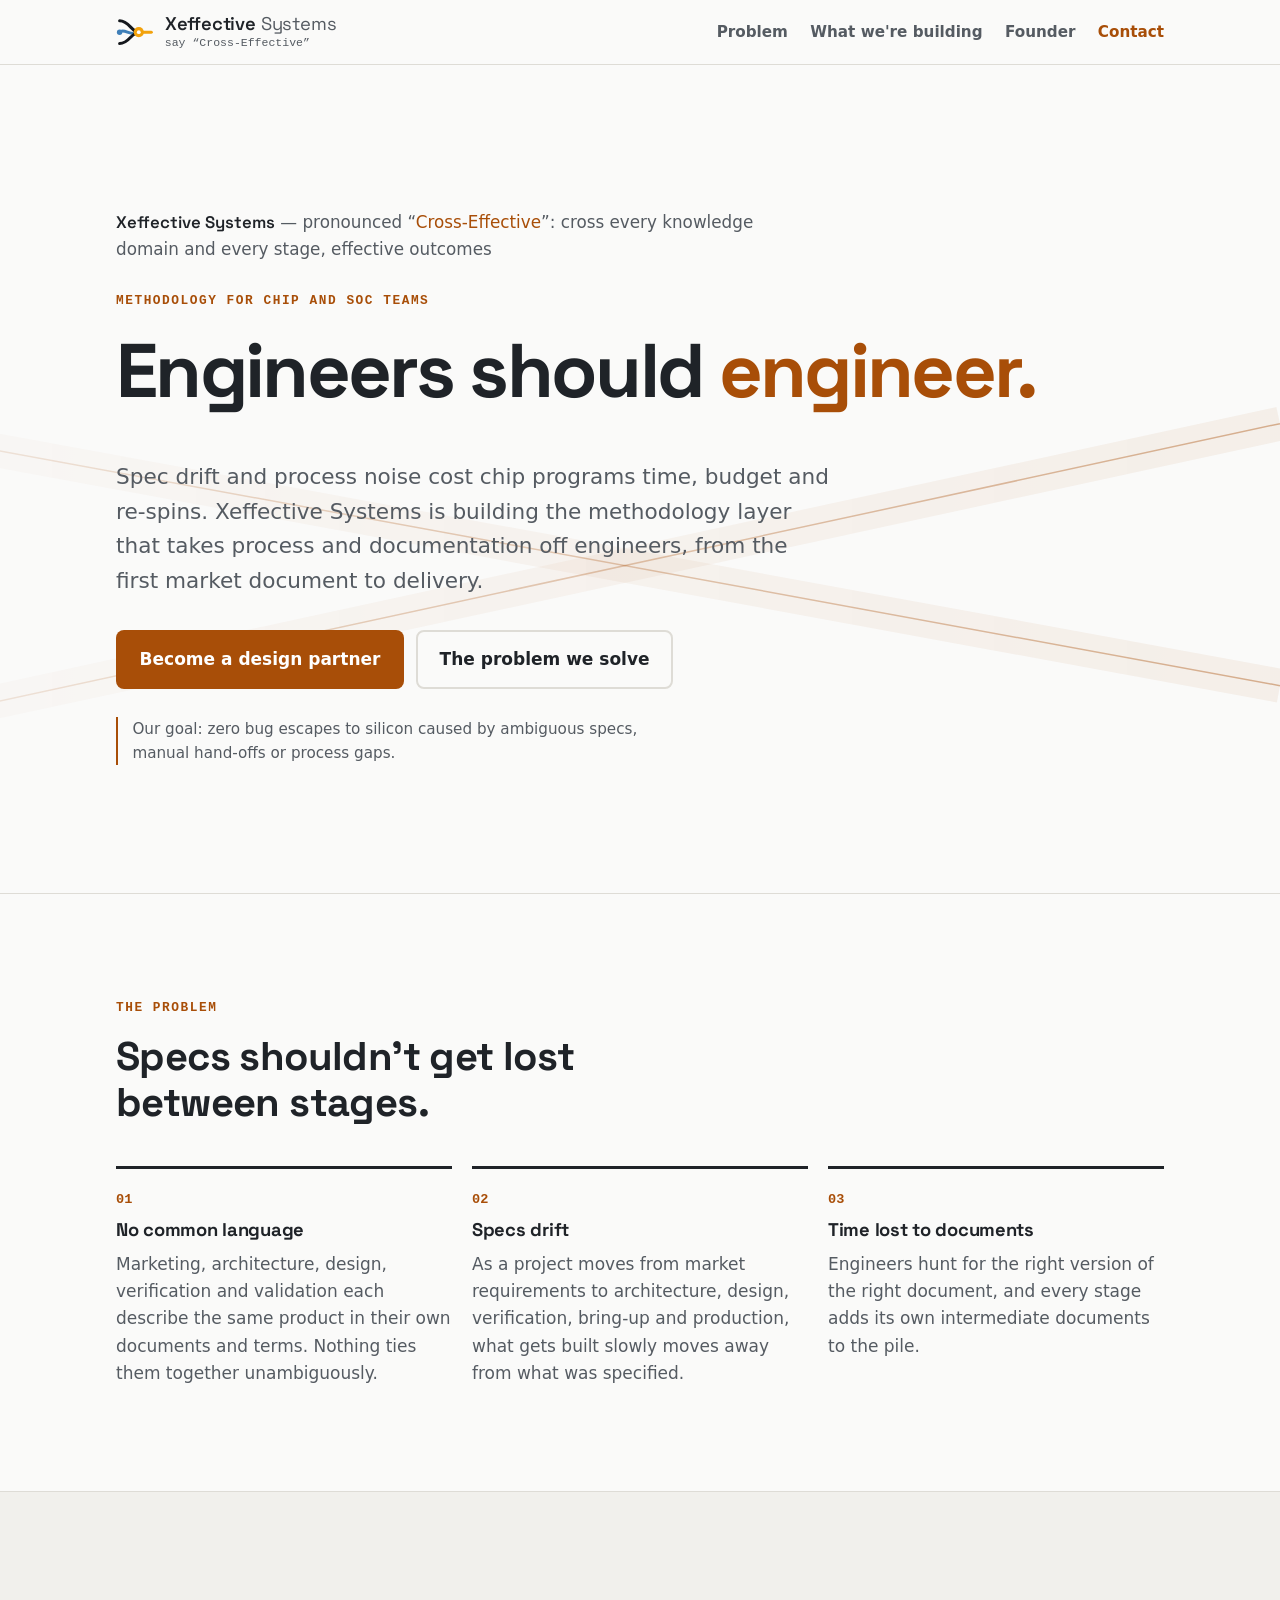
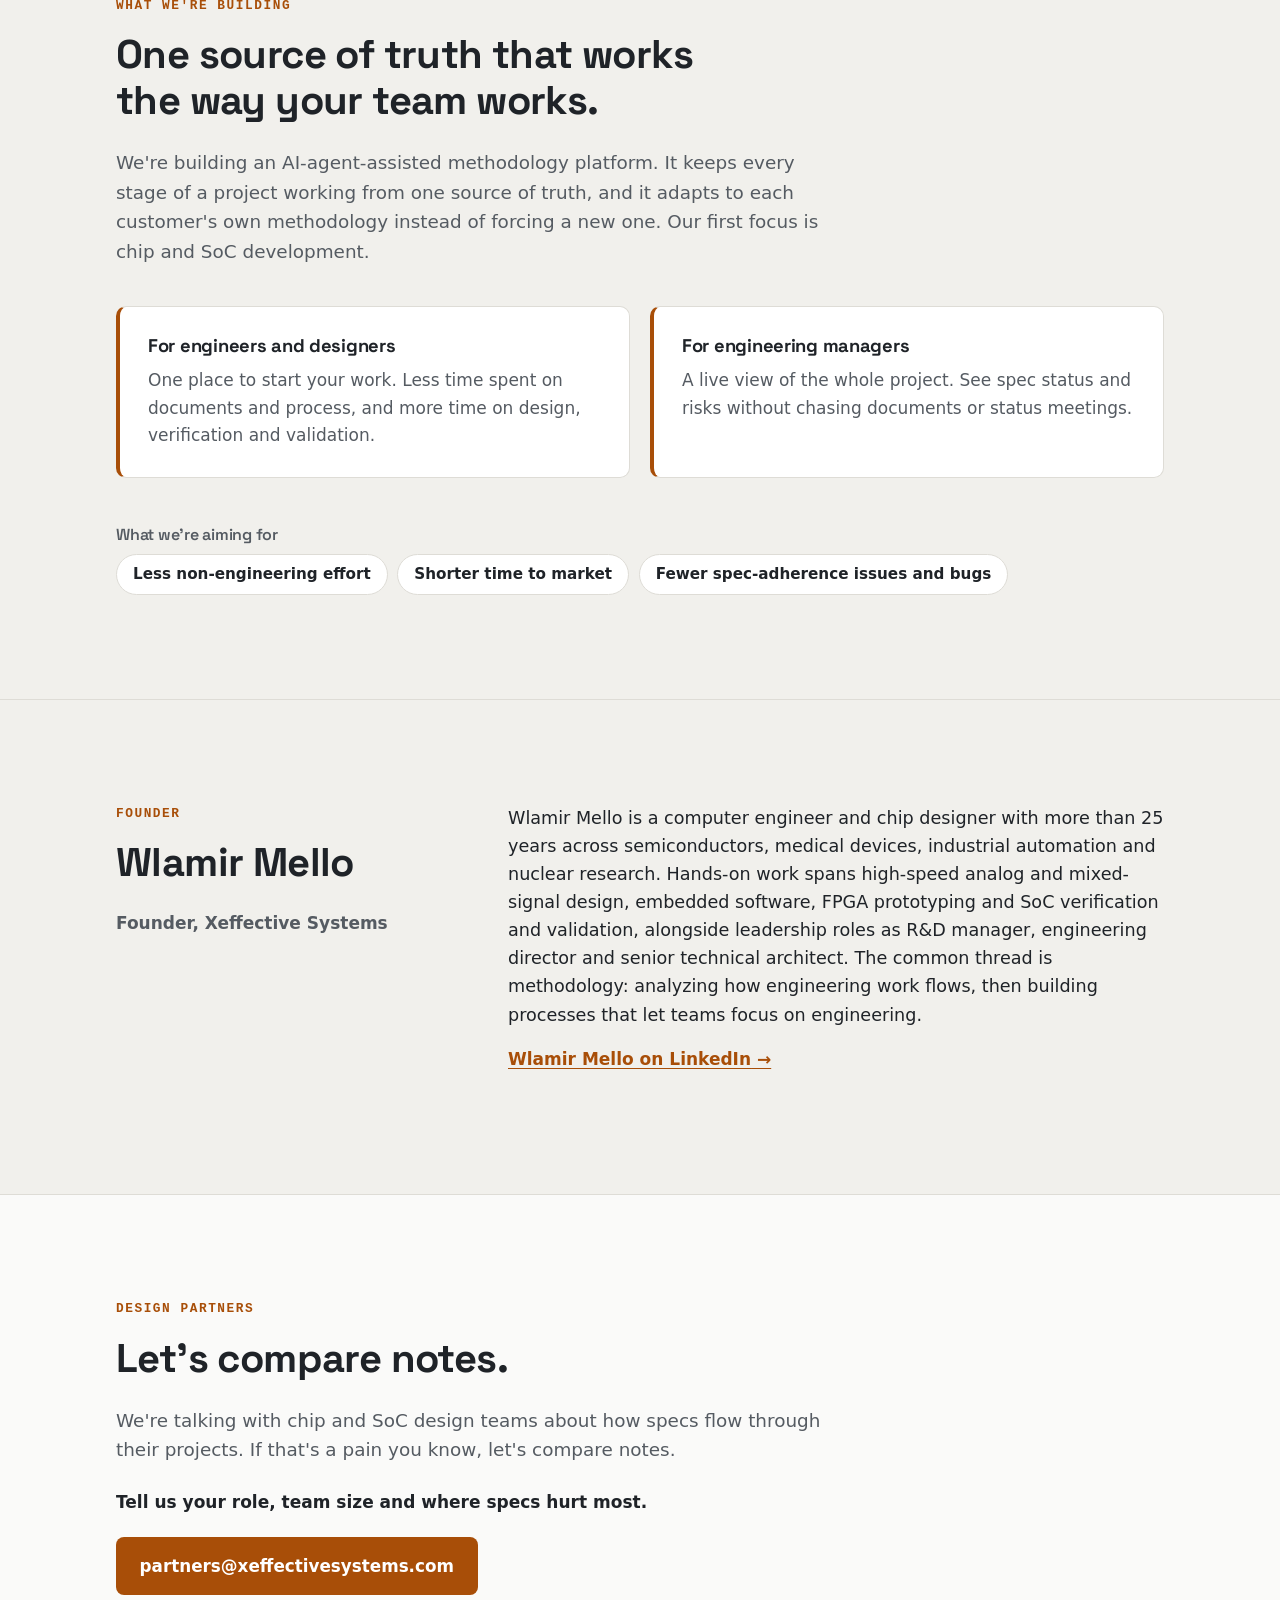
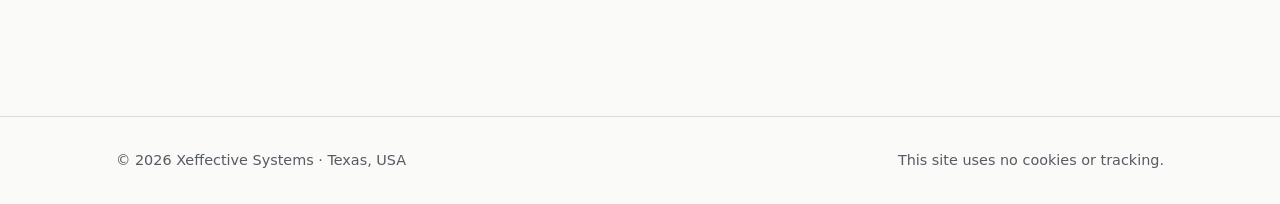
==== index.html @ 994b0cc5 "Launch xeffectivesystems.com Co-Authored-By: Claude Opus 5.5 <noreply@anthropic.com>" ====
<!doctype html>
<html lang="en">
<head>
  <meta charset="utf-8">
  <meta name="viewport" content="width=device-width, initial-scale=1">
  <title>Xeffective Systems | Engineers should engineer</title>
  <meta name="description" content="Xeffective Systems is building an AI-agent-assisted methodology platform that keeps chip and SoC teams working from one source of truth, so engineers can focus on engineering.">
  <link rel="canonical" href="https://xeffectivesystems.com/">
  <meta name="color-scheme" content="light dark">
  <meta name="theme-color" content="#FAFAF9" media="(prefers-color-scheme: light)">
  <meta name="theme-color" content="#111315" media="(prefers-color-scheme: dark)">

  <meta property="og:type" content="website">
  <meta property="og:site_name" content="Xeffective Systems">
  <meta property="og:title" content="Xeffective Systems | Engineers should engineer">
  <meta property="og:description" content="We're building an AI-agent-assisted methodology platform that takes the process and documentation work off chip and SoC teams.">
  <meta property="og:url" content="https://xeffectivesystems.com/">
  <meta property="og:image" content="https://xeffectivesystems.com/og-image.png">
  <meta property="og:image:width" content="1200">
  <meta property="og:image:height" content="630">
  <meta property="og:image:alt" content="Xeffective Systems, pronounced Cross-Effective: Engineers should engineer.">
  <meta name="twitter:card" content="summary_large_image">

  <link rel="icon" href="/favicon.ico" sizes="32x32">
  <link rel="icon" href="/favicon.svg" type="image/svg+xml">
  <link rel="icon" href="/favicon-32.png" type="image/png" sizes="32x32">
  <link rel="icon" href="/favicon-16.png" type="image/png" sizes="16x16">
  <link rel="apple-touch-icon" href="/apple-touch-icon.png">
  <link rel="preload" href="/fonts/space-grotesk-latin-600.woff2" as="font" type="font/woff2" crossorigin>
  <link rel="stylesheet" href="/styles.css">
</head>
<body id="top">
  <a class="skip" href="#main">Skip to content</a>

  <header class="site-header">
    <div class="wrap header-inner">
      <a class="brand" href="#top" aria-label="Xeffective Systems, home">
        <svg class="logo-symbol" viewBox="0 0 64 64" aria-hidden="true" focusable="false"><path class="ls-main" d="M6 13 C22 13 26 32 38 32"/><path class="ls-blue" d="M5 32 C14 24 24 40 38 32"/><circle class="ls-blue-fill" cx="6" cy="32" r="4.5"/><path class="ls-main" d="M6 51 C22 51 26 32 38 32"/><path class="ls-amber" d="M38 32 H59"/><circle class="ls-amber-fill" cx="38" cy="32" r="8.5"/><circle class="ls-core" cx="38" cy="32" r="3.2"/></svg>
        <span class="wordmark" aria-hidden="true">
          <span class="wm-name"><span class="wm-x">Xeffective</span><span class="wm-sys"> Systems</span></span>
          <span class="wm-say">say &ldquo;Cross-Effective&rdquo;</span>
        </span>
      </a>
      <nav aria-label="Main">
        <ul>
          <li><a href="#problem">Problem</a></li>
          <li><a href="#building">What we're building</a></li>
          <li><a href="#founder">Founder</a></li>
          <li><a href="#contact" class="nav-cta">Contact</a></li>
        </ul>
      </nav>
    </div>
  </header>

  <main id="main">
    <!-- 1. Hero -->
    <section class="hero" aria-labelledby="hero-title">
      <svg class="hero-motif" viewBox="0 0 1200 600" preserveAspectRatio="xMaxYMid slice" aria-hidden="true" focusable="false">
        <defs>
          <linearGradient id="fade" gradientUnits="userSpaceOnUse" x1="0" y1="0" x2="1200" y2="0">
            <stop offset="0" stop-color="currentColor" stop-opacity="0"/>
            <stop offset=".45" stop-color="currentColor" stop-opacity=".55"/>
            <stop offset="1" stop-color="currentColor" stop-opacity=".9"/>
          </linearGradient>
        </defs>
        <path class="band" d="M0 520 1200 260"/>
        <path class="band" d="M0 230 1200 450"/>
        <path class="line" d="M0 520 1200 260"/>
        <path class="line" d="M0 230 1200 450"/>
      </svg>
      <div class="wrap">
        <p class="name-intro"><span class="ni-name">Xeffective Systems</span> &mdash; pronounced &ldquo;<span class="accent">Cross-Effective</span>&rdquo;: cross every knowledge domain and every stage, effective outcomes</p>
        <p class="eyebrow">Methodology for chip and SoC teams</p>
        <h1 id="hero-title">Engineers should <span class="accent">engineer.</span></h1>
        <p class="lede">Spec drift and process noise cost chip programs time, budget and re-spins. Xeffective Systems is building the methodology layer that takes process and documentation off engineers, from the first market document to delivery.</p>
        <p class="hero-actions">
          <a class="btn btn-primary" href="#contact">Become a design partner</a>
          <a class="btn btn-ghost" href="#problem">The problem we solve</a>
        </p>
        <p class="mission">Our goal: zero bug escapes to silicon caused by ambiguous specs, manual hand-offs or process gaps.</p>
      </div>
    </section>

    <!-- 2. The problem -->
    <section id="problem" class="section" aria-labelledby="problem-title">
      <div class="wrap">
        <p class="eyebrow">The problem</p>
        <h2 id="problem-title">Specs shouldn't get lost between stages.</h2>
        <ol class="points">
          <li>
            <h3>No common language</h3>
            <p>Marketing, architecture, design, verification and validation each describe the same product in their own documents and terms. Nothing ties them together unambiguously.</p>
          </li>
          <li>
            <h3>Specs drift</h3>
            <p>As a project moves from market requirements to architecture, design, verification, bring-up and production, what gets built slowly moves away from what was specified.</p>
          </li>
          <li>
            <h3>Time lost to documents</h3>
            <p>Engineers hunt for the right version of the right document, and every stage adds its own intermediate documents to the pile.</p>
          </li>
        </ol>
      </div>
    </section>

    <!-- 3. What we're building -->
    <section id="building" class="section section-alt" aria-labelledby="building-title">
      <div class="wrap">
        <p class="eyebrow">What we're building</p>
        <h2 id="building-title">One source of truth that works the way your team works.</h2>
        <p class="section-lede">We're building an AI-agent-assisted methodology platform. It keeps every stage of a project working from one source of truth, and it adapts to each customer's own methodology instead of forcing a new one. Our first focus is chip and SoC development.</p>
        <div class="cards">
          <article class="card">
            <h3>For engineers and designers</h3>
            <p>One place to start your work. Less time spent on documents and process, and more time on design, verification and validation.</p>
          </article>
          <article class="card">
            <h3>For engineering managers</h3>
            <p>A live view of the whole project. See spec status and risks without chasing documents or status meetings.</p>
          </article>
        </div>
        <h3 class="outcomes-title">What we're aiming for</h3>
        <ul class="outcomes">
          <li>Less non-engineering effort</li>
          <li>Shorter time to market</li>
          <li>Fewer spec-adherence issues and bugs</li>
        </ul>
      </div>
    </section>

    <!-- 5. Founder -->
    <section id="founder" class="section section-alt" aria-labelledby="founder-title">
      <div class="wrap founder">
        <div>
          <p class="eyebrow">Founder</p>
          <h2 id="founder-title">Wlamir Mello</h2>
          <p class="role">Founder, Xeffective Systems</p>
        </div>
        <div class="bio">
          <p>Wlamir Mello is a computer engineer and chip designer with more than 25 years across semiconductors, medical devices, industrial automation and nuclear research. Hands-on work spans high-speed analog and mixed-signal design, embedded software, FPGA prototyping and SoC verification and validation, alongside leadership roles as R&amp;D manager, engineering director and senior technical architect. The common thread is methodology: analyzing how engineering work flows, then building processes that let teams focus on engineering.</p>
          <p><a class="link-arrow" href="https://www.linkedin.com/in/wlamirmello" rel="noopener">Wlamir Mello on LinkedIn</a></p>
        </div>
      </div>
    </section>

    <!-- 6. Design partners / contact -->
    <section id="contact" class="section contact" aria-labelledby="contact-title">
      <div class="wrap">
        <p class="eyebrow">Design partners</p>
        <h2 id="contact-title">Let's compare notes.</h2>
        <p class="section-lede">We're talking with chip and SoC design teams about how specs flow through their projects. If that's a pain you know, let's compare notes.</p>
        <p class="contact-hint">Tell us your role, team size and where specs hurt most.</p>
        <p><a class="btn btn-primary" href="mailto:partners@xeffectivesystems.com">partners@xeffectivesystems.com</a></p>
      </div>
    </section>

  </main>

  <footer class="site-footer">
    <div class="wrap footer-inner">
      <p>&copy; 2026 Xeffective Systems &middot; Texas, USA</p>
      <p>This site uses no cookies or tracking.</p>
    </div>
  </footer>
</body>
</html>
---- styles.css ----
/* Xeffective Systems — graphite + amber. Colours are tokens; edit here only. */

/* Space Grotesk, self-hosted (SIL OFL 1.1, see /fonts/OFL.txt). Latin subset. */
@font-face { font-family: "Space Grotesk"; font-style: normal; font-weight: 400; font-display: swap; src: url("/fonts/space-grotesk-latin-400.woff2") format("woff2"); }
@font-face { font-family: "Space Grotesk"; font-style: normal; font-weight: 600; font-display: swap; src: url("/fonts/space-grotesk-latin-600.woff2") format("woff2"); }
@font-face { font-family: "Space Grotesk"; font-style: normal; font-weight: 700; font-display: swap; src: url("/fonts/space-grotesk-latin-700.woff2") format("woff2"); }

:root {
  --bg: #FAFAF9;
  --bg-alt: #F1F0EC;
  --surface: #FFFFFF;
  --text: #1F2328;
  --muted: #555B62;
  --border: #DEDCD6;
  --accent: #A84E08;        /* 5.3:1 on --bg, 4.9:1 on --bg-alt, 5.6:1 white-on (AA) */
  --accent-hover: #92400E;
  --on-accent: #FFFFFF;
  /* Logo symbol, "on light" version */
  --logo-main: #14171C;
  --logo-blue: #3F7FB8;
  --logo-amber: #F2A20C;
  --logo-core: #FFFFFF;
  --focus: #A84E08;

  --brand-font: "Space Grotesk", system-ui, sans-serif;
  --font: system-ui, -apple-system, "Segoe UI", Roboto, "Helvetica Neue", Arial, sans-serif;
  --mono: ui-monospace, "SF Mono", "Cascadia Mono", Consolas, "Liberation Mono", monospace;
  --wrap: 68rem;
  --radius: 10px;
}

@media (prefers-color-scheme: dark) {
  :root {
    --bg: #111315;
    --bg-alt: #171A1D;
    --surface: #1C2024;
    --text: #E8E6E3;
    --muted: #A7ADB4;
    --border: #2D3238;
    --accent: #F59E0B;
    --accent-hover: #FBBF24;
    --on-accent: #111315;
    /* Logo symbol, "on dark" version */
    --logo-main: #E8EAED;
    --logo-blue: #7FB3E0;
    --logo-core: #14171C;
    --focus: #FBBF24;
  }
}

*, *::before, *::after { box-sizing: border-box; }
html { scroll-behavior: smooth; -webkit-text-size-adjust: 100%; }
@media (prefers-reduced-motion: reduce) { html { scroll-behavior: auto; } }

body {
  margin: 0;
  background: var(--bg);
  color: var(--text);
  font-family: var(--font);
  font-size: 1.0625rem;
  line-height: 1.6;
}

h1, h2, h3 { font-family: var(--brand-font); line-height: 1.15; margin: 0 0 .6em; letter-spacing: -0.015em; }
h1 { font-size: clamp(2.5rem, 7vw, 4.75rem); font-weight: 700; letter-spacing: -0.035em; }
h2 { font-size: clamp(1.75rem, 3.6vw, 2.5rem); font-weight: 700; max-width: 24ch; }
h3 { font-size: 1.15rem; font-weight: 700; }
p { margin: 0 0 1em; }

a { color: var(--accent); text-underline-offset: .18em; }
a:hover { color: var(--accent-hover); }
:focus-visible { outline: 3px solid var(--focus); outline-offset: 3px; border-radius: 4px; }

.wrap { max-width: var(--wrap); margin: 0 auto; padding: 0 1.25rem; }

.skip {
  position: absolute; left: 1rem; top: -4rem; z-index: 10;
  background: var(--text); color: var(--bg); padding: .6rem 1rem; border-radius: 6px;
}
.skip:focus { top: 1rem; }

/* Header */
.site-header {
  position: sticky; top: 0; z-index: 5;
  background: var(--bg);
  background: color-mix(in srgb, var(--bg) 88%, transparent);
  backdrop-filter: saturate(1.4) blur(8px);
  border-bottom: 1px solid var(--border);
}
.header-inner { display: flex; align-items: center; justify-content: space-between; gap: 1rem; min-height: 4rem; }
.brand { display: inline-flex; align-items: center; gap: .65rem; color: var(--text); text-decoration: none; }
.brand:hover { color: var(--text); }

/* Logo symbol (inline SVG; colours switch with the theme) */
.logo-symbol { width: 2.4rem; height: 2.4rem; flex: none; }
.logo-symbol path { fill: none; stroke-width: 5; stroke-linecap: round; }
.logo-symbol .ls-main { stroke: var(--logo-main); }
.logo-symbol .ls-blue { stroke: var(--logo-blue); }
.logo-symbol .ls-blue-fill { fill: var(--logo-blue); }
.logo-symbol .ls-amber { stroke: var(--logo-amber); }
.logo-symbol .ls-amber-fill { fill: var(--logo-amber); }
.logo-symbol .ls-core { fill: var(--logo-core); }

/* Wordmark */
.wordmark { display: flex; flex-direction: column; line-height: 1.1; }
.wm-name { font-family: var(--brand-font); font-size: 1.15rem; letter-spacing: -0.01em; }
.wm-x { font-weight: 600; }
.wm-sys { font-weight: 400; color: var(--muted); }
.wm-say { font-family: var(--mono); font-size: .72rem; color: var(--muted); margin-top: .15rem; }

nav ul { display: flex; gap: 1.4rem; list-style: none; margin: 0; padding: 0; align-items: center; }
nav a { color: var(--muted); text-decoration: none; font-size: .95rem; font-weight: 550; }
nav a:hover { color: var(--text); }
nav .nav-cta { color: var(--accent); }
/* Phones: brand on the first row, all four links in a compact second row. No JS. */
@media (max-width: 760px) {
  .site-header { position: static; }
  .header-inner { flex-wrap: wrap; row-gap: 0; padding-top: .7rem; padding-bottom: .5rem; min-height: 0; }
  nav { width: 100%; }
  nav ul { flex-wrap: wrap; gap: .25rem 1.1rem; }
  nav a { display: inline-block; font-size: .875rem; padding: .45rem 0; }  /* ~36px tap height */
}

/* Sections */
.section { padding: clamp(4rem, 9vw, 6.5rem) 0; border-top: 1px solid var(--border); }
.section-alt { background: var(--bg-alt); }
.eyebrow {
  font-family: var(--mono); font-size: .8rem; font-weight: 600;
  text-transform: uppercase; letter-spacing: .12em; color: var(--accent);
  margin-bottom: 1rem;
}
.section-lede { font-size: 1.15rem; color: var(--muted); max-width: 62ch; }

/* Hero */
.hero { padding: clamp(4.5rem, 12vw, 9rem) 0 clamp(4rem, 10vw, 7rem); position: relative; overflow: hidden; }
/* Decorative "crossing" motif: two thin lines over two soft bands, crossing at a shallow angle. */
.hero-motif {
  position: absolute; inset: 0; width: 100%; height: 100%;
  color: var(--accent); pointer-events: none;
}
.hero-motif path { fill: none; stroke: url(#fade); vector-effect: non-scaling-stroke; }
.hero-motif .band { stroke-width: 34px; opacity: .07; }
.hero-motif .line { stroke-width: 1.5px; opacity: .45; }
.mission { margin-top: 1.75rem; font-size: .95rem; color: var(--muted); max-width: 60ch; padding-left: .9rem; border-left: 2px solid var(--accent); }
.hero .wrap { position: relative; z-index: 1; }
.name-intro { font-size: 1.05rem; color: var(--muted); max-width: 62ch; margin-bottom: 1.75rem; }
.ni-name { font-family: var(--brand-font); font-weight: 600; color: var(--text); }
.name-intro .accent { white-space: nowrap; }
.accent { color: var(--accent); }
.lede { font-size: clamp(1.15rem, 2vw, 1.35rem); color: var(--muted); max-width: 52ch; }
.hero-actions { display: flex; flex-wrap: wrap; gap: .75rem; margin-top: 2rem; }

.btn {
  display: inline-block; padding: .85rem 1.35rem; border-radius: 8px;
  font-weight: 650; text-decoration: none; border: 2px solid transparent;
  overflow-wrap: anywhere;
}
.btn-primary { background: var(--accent); color: var(--on-accent); }
.btn-primary:hover { background: var(--accent-hover); color: var(--on-accent); }
.btn-ghost { border-color: var(--border); color: var(--text); }
.btn-ghost:hover { border-color: var(--text); color: var(--text); }

/* Problem */
.points { list-style: none; margin: 2.5rem 0 0; padding: 0; display: grid; gap: 1.25rem; grid-template-columns: repeat(auto-fit, minmax(16rem, 1fr)); counter-reset: pt; }
.points li { counter-increment: pt; border-top: 3px solid var(--text); padding-top: 1.25rem; }
.points li::before { content: "0" counter(pt); display: block; font-family: var(--mono); font-size: .85rem; color: var(--accent); font-weight: 700; margin-bottom: .5rem; }
.points p { color: var(--muted); margin: 0; }

/* Building */
.cards { display: grid; gap: 1.25rem; grid-template-columns: repeat(auto-fit, minmax(17rem, 1fr)); margin: 2.5rem 0 3rem; }
.card { background: var(--surface); border: 1px solid var(--border); border-radius: var(--radius); padding: 1.75rem; border-left: 4px solid var(--accent); }
.card p { color: var(--muted); margin: 0; }
.outcomes-title { font-size: 1rem; color: var(--muted); font-weight: 600; }
.outcomes { list-style: none; padding: 0; margin: 0; display: flex; flex-wrap: wrap; gap: .6rem; }
.outcomes li { background: var(--surface); border: 1px solid var(--border); border-radius: 999px; padding: .45rem 1rem; font-weight: 600; font-size: .95rem; }

/* Founder */
.founder { display: grid; grid-template-columns: minmax(14rem, 1fr) 2fr; gap: 2rem 4rem; }
.role { color: var(--muted); font-weight: 600; }
.bio p:first-child { font-size: 1.1rem; }
.link-arrow { font-weight: 650; }
.link-arrow::after { content: " \2192"; }
@media (max-width: 760px) { .founder { grid-template-columns: 1fr; } }

/* Contact */
.contact .btn { margin-top: .25rem; font-size: 1.05rem; }
.contact-hint { font-weight: 600; margin-top: 1.5rem; }


/* Footer */
.site-footer { border-top: 1px solid var(--border); padding: 2rem 0; color: var(--muted); font-size: .9rem; }
.footer-inner { display: flex; flex-wrap: wrap; justify-content: space-between; gap: .5rem 2rem; }
.footer-inner p { margin: 0; }

/* 404 */
.notfound { min-height: 70vh; display: grid; align-content: center; }
@media (max-width: 760px) { .hero-motif .line { opacity: .3; } .hero-motif .band { opacity: .05; } }
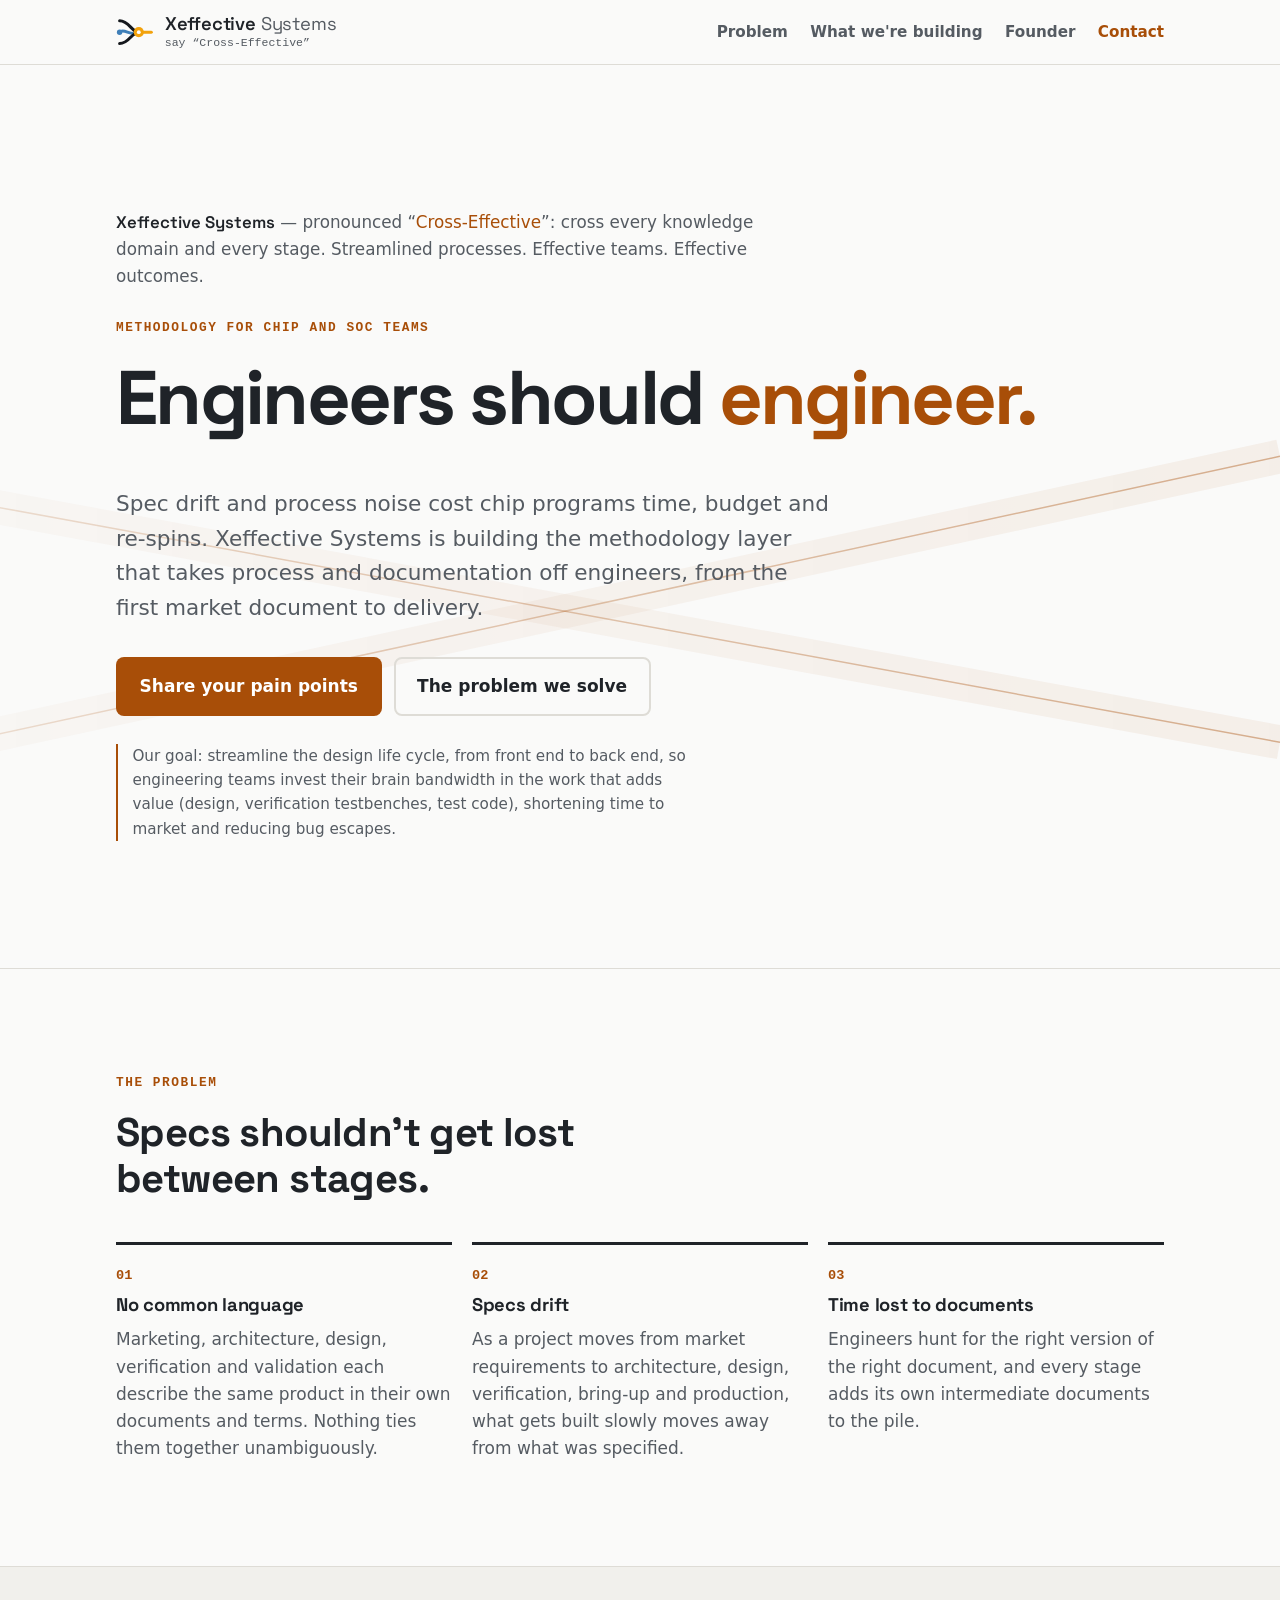
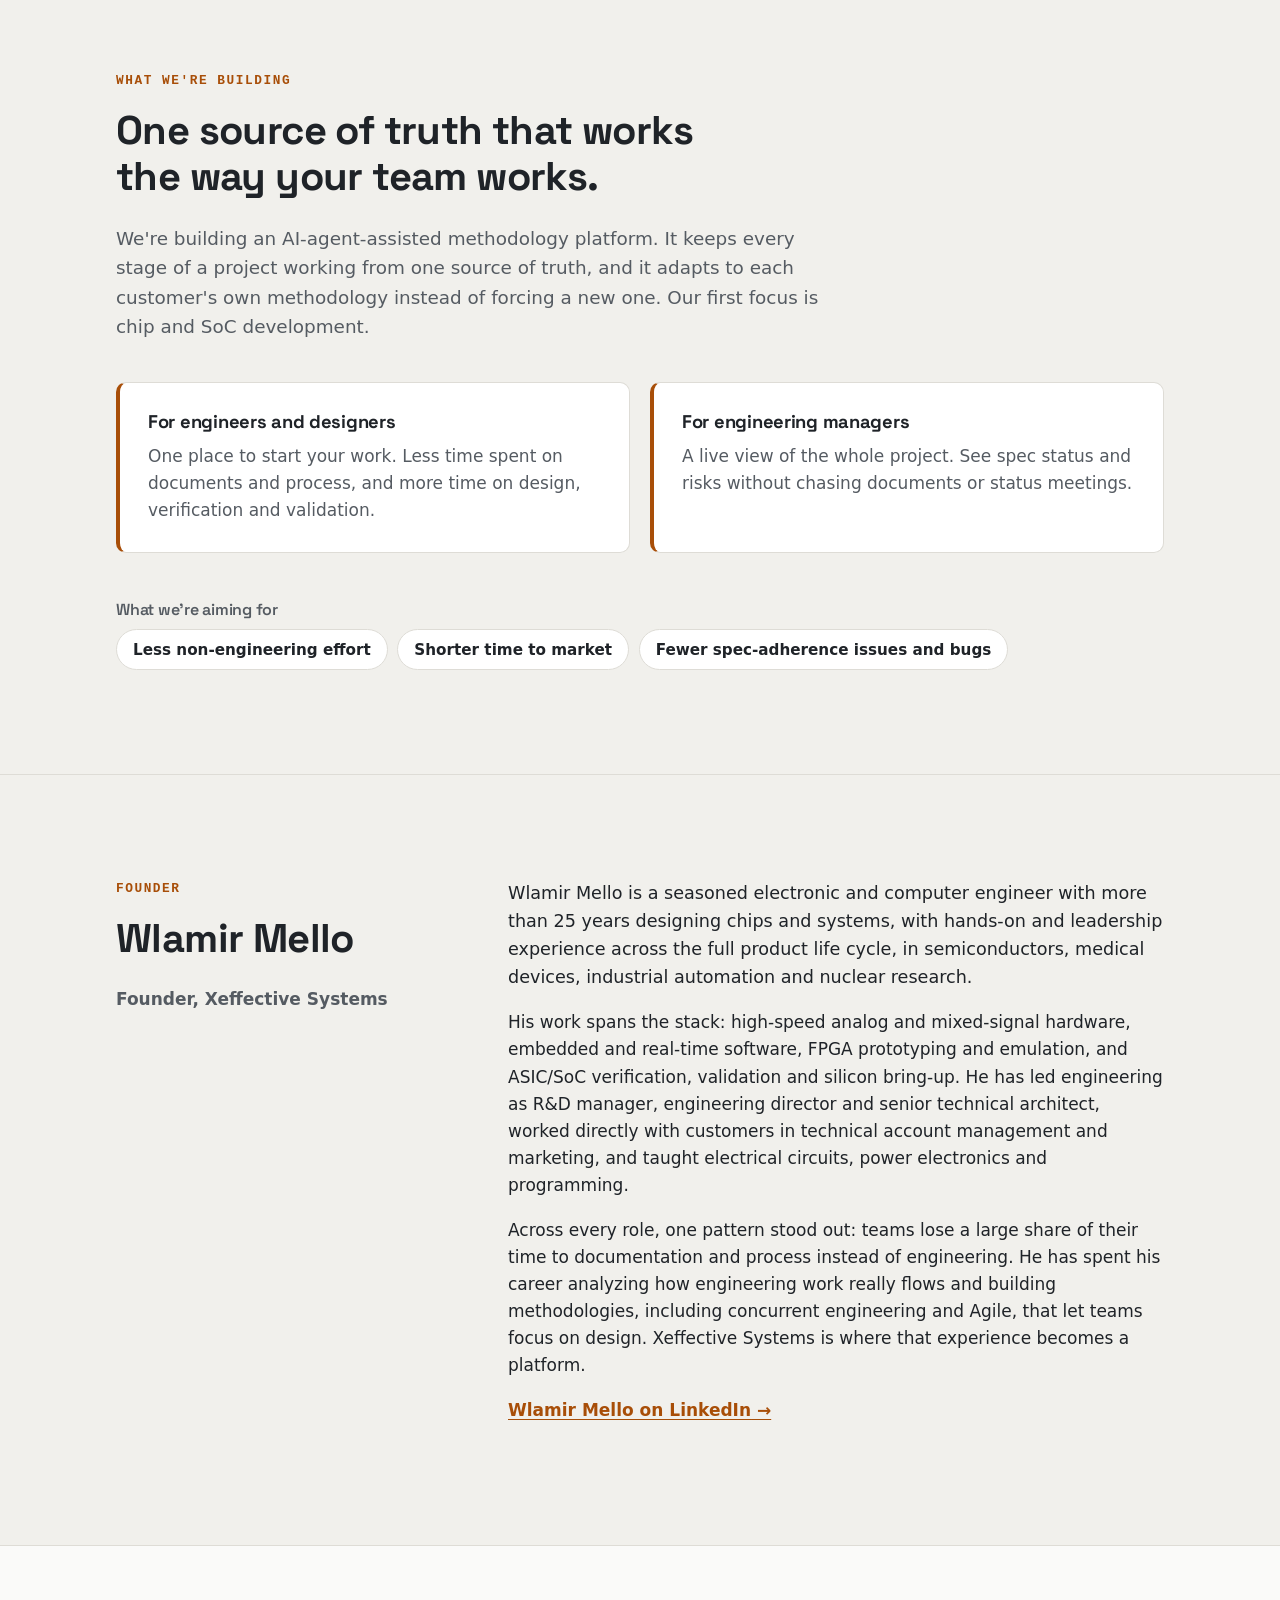
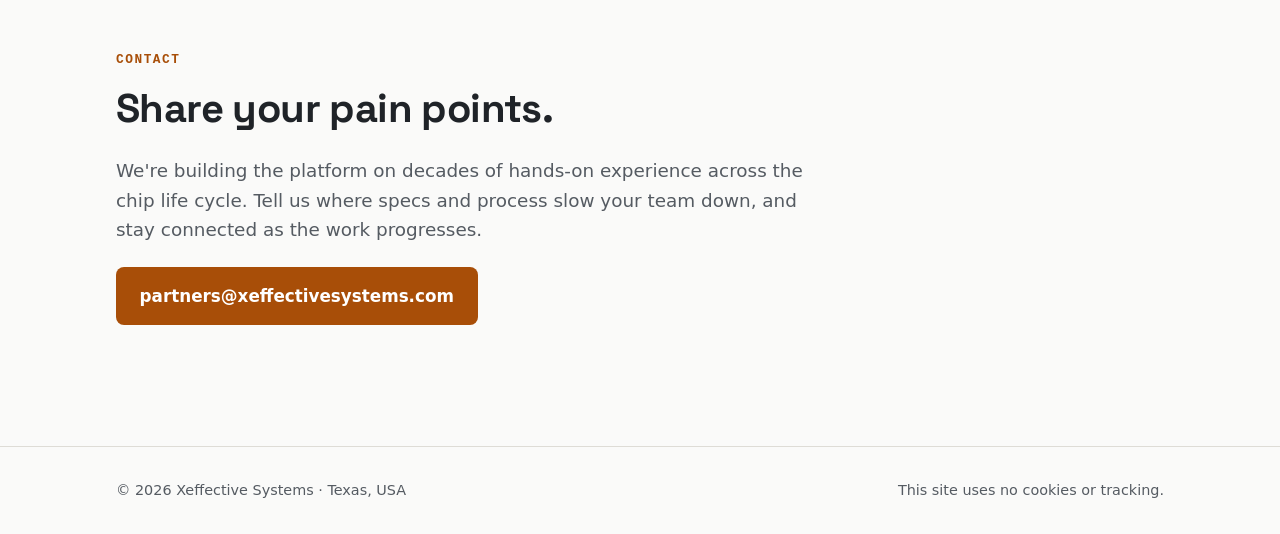
==== commit afebccd3: "Text update: brand line, mission, founder bio, contact section; og-image" ====
--- a/index.html
+++ b/index.html
@@ -69,15 +69,15 @@
         <path class="line" d="M0 230 1200 450"/>
       </svg>
       <div class="wrap">
-        <p class="name-intro"><span class="ni-name">Xeffective Systems</span> &mdash; pronounced &ldquo;<span class="accent">Cross-Effective</span>&rdquo;: cross every knowledge domain and every stage, effective outcomes</p>
+        <p class="brand-line"><span class="brand-line-name">Xeffective Systems</span> &mdash; pronounced &ldquo;<span class="accent">Cross-Effective</span>&rdquo;: cross every knowledge domain and every stage. Streamlined processes. Effective teams. Effective outcomes.</p>
         <p class="eyebrow">Methodology for chip and SoC teams</p>
         <h1 id="hero-title">Engineers should <span class="accent">engineer.</span></h1>
         <p class="lede">Spec drift and process noise cost chip programs time, budget and re-spins. Xeffective Systems is building the methodology layer that takes process and documentation off engineers, from the first market document to delivery.</p>
         <p class="hero-actions">
-          <a class="btn btn-primary" href="#contact">Become a design partner</a>
+          <a class="btn btn-primary" href="#contact">Share your pain points</a>
           <a class="btn btn-ghost" href="#problem">The problem we solve</a>
         </p>
-        <p class="mission">Our goal: zero bug escapes to silicon caused by ambiguous specs, manual hand-offs or process gaps.</p>
+        <p class="mission">Our goal: streamline the design life cycle, from front end to back end, so engineering teams invest their brain bandwidth in the work that adds value (design, verification testbenches, test code), shortening time to market and reducing bug escapes.</p>
       </div>
     </section>
 
@@ -137,19 +137,20 @@
           <p class="role">Founder, Xeffective Systems</p>
         </div>
         <div class="bio">
-          <p>Wlamir Mello is a computer engineer and chip designer with more than 25 years across semiconductors, medical devices, industrial automation and nuclear research. Hands-on work spans high-speed analog and mixed-signal design, embedded software, FPGA prototyping and SoC verification and validation, alongside leadership roles as R&amp;D manager, engineering director and senior technical architect. The common thread is methodology: analyzing how engineering work flows, then building processes that let teams focus on engineering.</p>
+          <p>Wlamir Mello is a seasoned electronic and computer engineer with more than 25 years designing chips and systems, with hands-on and leadership experience across the full product life cycle, in semiconductors, medical devices, industrial automation and nuclear research.</p>
+          <p>His work spans the stack: high-speed analog and mixed-signal hardware, embedded and real-time software, FPGA prototyping and emulation, and ASIC/SoC verification, validation and silicon bring-up. He has led engineering as R&amp;D manager, engineering director and senior technical architect, worked directly with customers in technical account management and marketing, and taught electrical circuits, power electronics and programming.</p>
+          <p>Across every role, one pattern stood out: teams lose a large share of their time to documentation and process instead of engineering. He has spent his career analyzing how engineering work really flows and building methodologies, including concurrent engineering and Agile, that let teams focus on design. Xeffective Systems is where that experience becomes a platform.</p>
           <p><a class="link-arrow" href="https://www.linkedin.com/in/wlamirmello" rel="noopener">Wlamir Mello on LinkedIn</a></p>
         </div>
       </div>
     </section>
 
-    <!-- 6. Design partners / contact -->
+    <!-- 6. Contact -->
     <section id="contact" class="section contact" aria-labelledby="contact-title">
       <div class="wrap">
-        <p class="eyebrow">Design partners</p>
-        <h2 id="contact-title">Let's compare notes.</h2>
-        <p class="section-lede">We're talking with chip and SoC design teams about how specs flow through their projects. If that's a pain you know, let's compare notes.</p>
-        <p class="contact-hint">Tell us your role, team size and where specs hurt most.</p>
+        <p class="eyebrow">Contact</p>
+        <h2 id="contact-title">Share your pain points.</h2>
+        <p class="section-lede">We're building the platform on decades of hands-on experience across the chip life cycle. Tell us where specs and process slow your team down, and stay connected as the work progresses.</p>
         <p><a class="btn btn-primary" href="mailto:partners@xeffectivesystems.com">partners@xeffectivesystems.com</a></p>
       </div>
     </section>
--- a/styles.css
+++ b/styles.css
@@ -143,9 +143,9 @@
 .hero-motif .line { stroke-width: 1.5px; opacity: .45; }
 .mission { margin-top: 1.75rem; font-size: .95rem; color: var(--muted); max-width: 60ch; padding-left: .9rem; border-left: 2px solid var(--accent); }
 .hero .wrap { position: relative; z-index: 1; }
-.name-intro { font-size: 1.05rem; color: var(--muted); max-width: 62ch; margin-bottom: 1.75rem; }
-.ni-name { font-family: var(--brand-font); font-weight: 600; color: var(--text); }
-.name-intro .accent { white-space: nowrap; }
+.brand-line { font-size: 1.05rem; color: var(--muted); max-width: 62ch; margin-bottom: 1.75rem; }
+.brand-line-name { font-family: var(--brand-font); font-weight: 600; color: var(--text); }
+.brand-line .accent { white-space: nowrap; }
 .accent { color: var(--accent); }
 .lede { font-size: clamp(1.15rem, 2vw, 1.35rem); color: var(--muted); max-width: 52ch; }
 .hero-actions { display: flex; flex-wrap: wrap; gap: .75rem; margin-top: 2rem; }
@@ -184,7 +184,6 @@
 
 /* Contact */
 .contact .btn { margin-top: .25rem; font-size: 1.05rem; }
-.contact-hint { font-weight: 600; margin-top: 1.5rem; }
 
 
 /* Footer */
